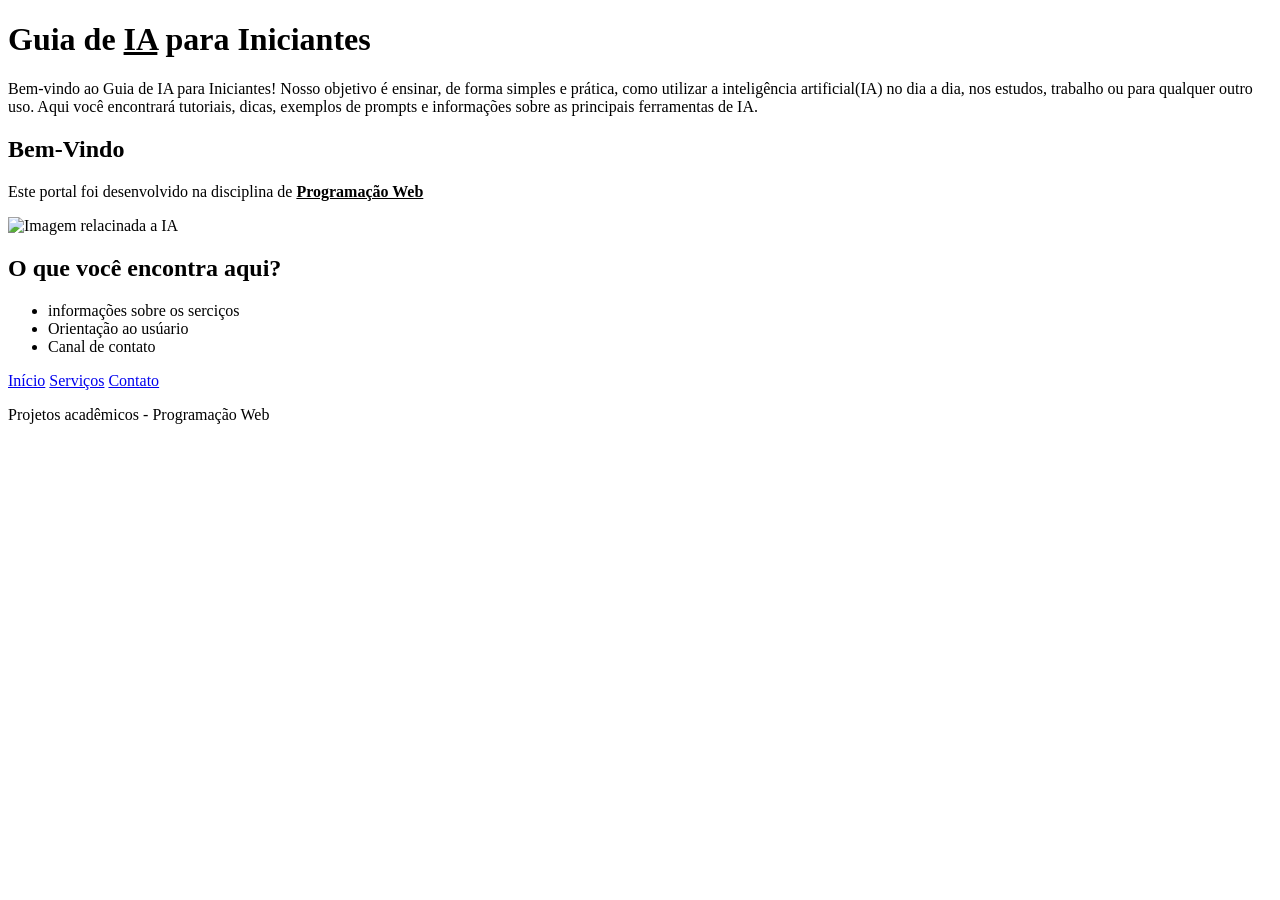
==== index.html @ 43528cb0 "Atualiza projeto" ====
<!DOCTYPE html>
<html lang="pt-BR">
<head>
    <meta charset="UTF-8">
    <meta name="viewport" content="width=device-width, initial-scale=1.0">
    <title>IA Fácil</title>
    <link rel="stylesheet" href="css/style.css">
    
</head>
<body>
    <header>
        <h1>Guia de <u>IA</u> para Iniciantes</h1>

        <p>Bem-vindo ao Guia de IA para Iniciantes!
            Nosso objetivo é ensinar, de forma 
            simples e prática, como utilizar a 
            inteligência artificial(IA) no dia a dia, 
            nos estudos, trabalho ou para qualquer outro uso. 
            Aqui você encontrará tutoriais, 
            dicas, exemplos de prompts e 
            informações sobre as principais 
            ferramentas de IA.
        </p>
    </header>

    

    <main>
        <section>
            <h2>Bem-Vindo</h2>
            <p>Este portal foi desenvolvido na disciplina
                de <b><u>Programação Web</u></b>
            </p>
            <img src = "../portal-servicos/img/portal.jpg" alt="Imagem relacinada a IA">
        </section>

        <section>
            <h2>O que você encontra aqui?</h2>
            <ul>
                <li>informações sobre os serciços</li>
                <li>Orientação ao usúario</li>
                <li>Canal de contato</li>
            </ul>

        </section>
    </main>

    <nav>
        <a href="index.html">Início</a> 
        <a href="servicos.html">Serviços</a>
        <a href="contato.html">Contato</a>
    </nav>

    <footer>
        <p>Projetos acadêmicos - Programação Web</p>
    </footer>

</body>
</html>
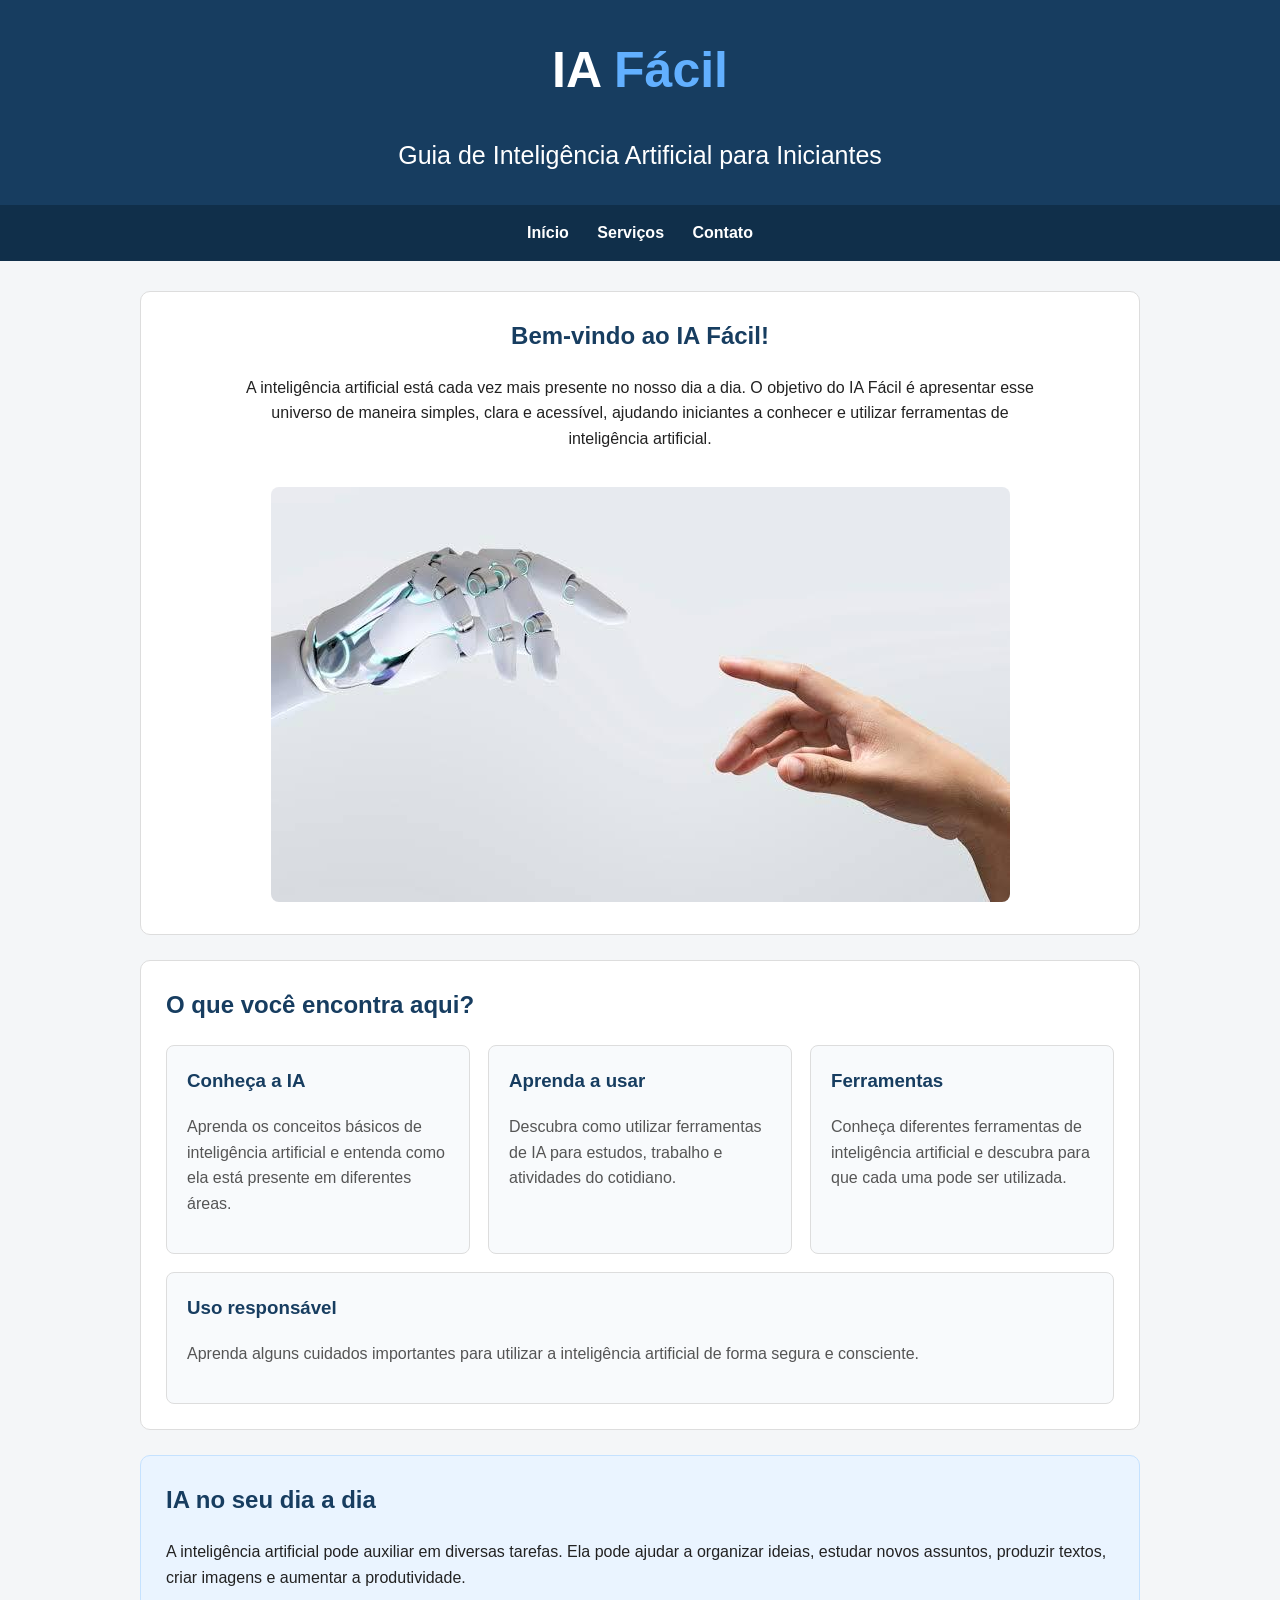
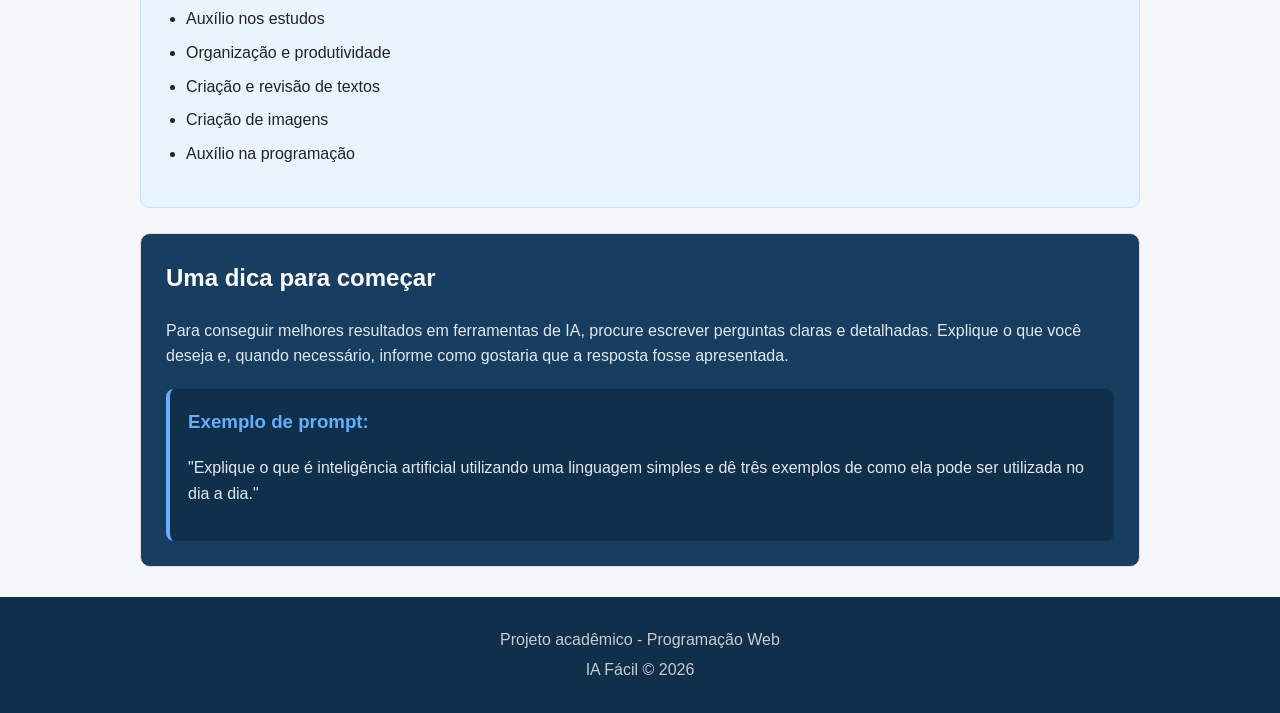
==== commit 689d3750: "att" ====
--- a/index.html
+++ b/index.html
@@ -1,59 +1,184 @@
 <!DOCTYPE html>
 <html lang="pt-BR">
+
 <head>
     <meta charset="UTF-8">
     <meta name="viewport" content="width=device-width, initial-scale=1.0">
-    <title>IA Fácil</title>
+
+    <title>IA Fácil - Guia de Inteligência Artificial</title>
+
     <link rel="stylesheet" href="css/style.css">
-    
 </head>
+
 <body>
+
     <header>
-        <h1>Guia de <u>IA</u> para Iniciantes</h1>
 
-        <p>Bem-vindo ao Guia de IA para Iniciantes!
-            Nosso objetivo é ensinar, de forma 
-            simples e prática, como utilizar a 
-            inteligência artificial(IA) no dia a dia, 
-            nos estudos, trabalho ou para qualquer outro uso. 
-            Aqui você encontrará tutoriais, 
-            dicas, exemplos de prompts e 
-            informações sobre as principais 
-            ferramentas de IA.
-        </p>
+        <div class="cabecalho">
+
+            <h1>IA <span>Fácil</span></h1>
+
+            <p>
+                Guia de Inteligência Artificial para Iniciantes
+            </p>
+
+        </div>
+
+        <nav>
+
+            <a href="index.html">Início</a>
+            <a href="servicos.html">Serviços</a>
+            <a href="contato.html">Contato</a>
+
+        </nav>
+
     </header>
 
-    
 
     <main>
-        <section>
-            <h2>Bem-Vindo</h2>
-            <p>Este portal foi desenvolvido na disciplina
-                de <b><u>Programação Web</u></b>
+
+        <section class="apresentacao">
+
+            <h2>Bem-vindo ao IA Fácil!</h2>
+
+            <p>
+                A inteligência artificial está cada vez mais presente
+                no nosso dia a dia. O objetivo do IA Fácil é apresentar
+                esse universo de maneira simples, clara e acessível,
+                ajudando iniciantes a conhecer e utilizar ferramentas
+                de inteligência artificial.
             </p>
-            <img src = "../portal-servicos/img/portal.jpg" alt="Imagem relacinada a IA">
+
+            <img src="img/portal.jpg"
+                alt="Imagem relacionada à inteligência artificial">
+
         </section>
 
+
         <section>
+
             <h2>O que você encontra aqui?</h2>
+
+            <div class="cards">
+
+                <article class="card">
+
+                    <h3>Conheça a IA</h3>
+
+                    <p>
+                        Aprenda os conceitos básicos de inteligência
+                        artificial e entenda como ela está presente
+                        em diferentes áreas.
+                    </p>
+
+                </article>
+
+
+                <article class="card">
+
+                    <h3>Aprenda a usar</h3>
+
+                    <p>
+                        Descubra como utilizar ferramentas de IA
+                        para estudos, trabalho e atividades do
+                        cotidiano.
+                    </p>
+
+                </article>
+
+
+                <article class="card">
+
+                    <h3>Ferramentas</h3>
+
+                    <p>
+                        Conheça diferentes ferramentas de inteligência
+                        artificial e descubra para que cada uma pode
+                        ser utilizada.
+                    </p>
+
+                </article>
+
+
+                <article class="card">
+
+                    <h3>Uso responsável</h3>
+
+                    <p>
+                        Aprenda alguns cuidados importantes para
+                        utilizar a inteligência artificial de forma
+                        segura e consciente.
+                    </p>
+
+                </article>
+
+            </div>
+
+        </section>
+
+
+        <section class="destaque">
+
+            <h2>IA no seu dia a dia</h2>
+
+            <p>
+                A inteligência artificial pode auxiliar em diversas
+                tarefas. Ela pode ajudar a organizar ideias, estudar
+                novos assuntos, produzir textos, criar imagens e
+                aumentar a produtividade.
+            </p>
+
             <ul>
-                <li>informações sobre os serciços</li>
-                <li>Orientação ao usúario</li>
-                <li>Canal de contato</li>
+                <li>Auxílio nos estudos</li>
+                <li>Organização e produtividade</li>
+                <li>Criação e revisão de textos</li>
+                <li>Criação de imagens</li>
+                <li>Auxílio na programação</li>
             </ul>
 
         </section>
+
+
+        <section class="prompts">
+
+            <h2>Uma dica para começar</h2>
+
+            <p>
+                Para conseguir melhores resultados em ferramentas
+                de IA, procure escrever perguntas claras e detalhadas.
+                Explique o que você deseja e, quando necessário,
+                informe como gostaria que a resposta fosse apresentada.
+            </p>
+
+            <div class="exemplo">
+
+                <h3>Exemplo de prompt:</h3>
+
+                <p>
+                    "Explique o que é inteligência artificial utilizando
+                    uma linguagem simples e dê três exemplos de como
+                    ela pode ser utilizada no dia a dia."
+                </p>
+
+            </div>
+
+        </section>
+
     </main>
 
-    <nav>
-        <a href="index.html">Início</a> 
-        <a href="servicos.html">Serviços</a>
-        <a href="contato.html">Contato</a>
-    </nav>
 
     <footer>
-        <p>Projetos acadêmicos - Programação Web</p>
+
+        <p>
+            Projeto acadêmico - Programação Web
+        </p>
+
+        <p>
+            IA Fácil &copy; 2026
+        </p>
+
     </footer>
 
 </body>
+
 </html>
--- a/css/style.css
+++ b/css/style.css
@@ -0,0 +1,263 @@
+/* Configurações gerais */
+
+body {
+    font-family: Arial, sans-serif;
+
+    margin: 0;
+
+    background-color: #f4f6f8;
+
+    color: #222222;
+
+    line-height: 1.6;
+}
+
+
+/* Cabeçalho */
+
+header {
+    background-color: #173d60;
+
+    color: white;
+
+    text-align: center;
+}
+
+.cabecalho {
+    padding: 30px 20px;
+}
+
+.cabecalho h1 {
+    margin: 0;
+
+    font-size: 50px;
+}
+
+.cabecalho h1 span {
+    color: #62b0ff;
+}
+
+.cabecalho p {
+    margin-bottom: 0;
+
+    font-size: 25px;
+}
+
+
+/* Menu */
+
+nav {
+    background-color: #102f4a;
+
+    padding: 15px;
+}
+
+nav a {
+    color: white;
+
+    text-decoration: none;
+
+    font-weight: bold;
+
+    margin: 0 12px;
+}
+
+nav a:hover {
+    color: #62b0ff;
+}
+
+
+/* Conteúdo principal */
+
+main {
+    width: 90%;
+
+    max-width: 1000px;
+
+    margin: 30px auto;
+}
+
+
+/* Seções */
+
+section {
+    background-color: white;
+
+    padding: 25px;
+
+    margin-bottom: 25px;
+
+    border: 1px solid #dddddd;
+
+    border-radius: 10px;
+}
+
+section h2 {
+    color: #173d60;
+
+    margin-top: 0;
+}
+
+
+/* Apresentação */
+
+.apresentacao {
+    text-align: center;
+}
+
+.apresentacao p {
+    max-width: 800px;
+
+    margin: 0 auto 20px;
+}
+
+.apresentacao img {
+    max-width: 100%;
+
+    height: auto;
+
+    border-radius: 8px;
+
+    margin-top: 15px;
+}
+
+
+/* Cards */
+
+.cards {
+    display: flex;
+
+    flex-wrap: wrap;
+
+    gap: 18px;
+}
+
+.card {
+    flex: 1;
+
+    min-width: 200px;
+
+    padding: 20px;
+
+    border: 1px solid #dddddd;
+
+    border-radius: 8px;
+
+    background-color: #f8fafc;
+}
+
+.card h3 {
+    color: #173d60;
+
+    margin-top: 0;
+}
+
+.card p {
+    color: #555555;
+}
+
+.card:hover {
+    border-color: #62b0ff;
+
+    box-shadow: 0 3px 8px #dddddd;
+}
+
+
+/* Seção de destaque */
+
+.destaque {
+    background-color: #eaf4ff;
+
+    border-color: #c5e2ff;
+}
+
+.destaque ul {
+    padding-left: 20px;
+}
+
+.destaque li {
+    margin-bottom: 8px;
+}
+
+
+/* Seção de prompts */
+
+.prompts {
+    background-color: #173d60;
+
+    color: white;
+}
+
+.prompts h2 {
+    color: white;
+}
+
+.prompts p {
+    color: #e2e8f0;
+}
+
+.exemplo {
+    background-color: #102f4a;
+
+    padding: 18px;
+
+    margin-top: 20px;
+
+    border-radius: 8px;
+
+    border-left: 4px solid #62b0ff;
+}
+
+.exemplo h3 {
+    color: #62b0ff;
+
+    margin-top: 0;
+}
+
+
+/* Rodapé */
+
+footer {
+    background-color: #102f4a;
+
+    color: #cccccc;
+
+    text-align: center;
+
+    padding: 25px;
+
+    margin-top: 30px;
+}
+
+footer p {
+    margin: 5px;
+}
+
+
+/* Responsividade */
+
+@media (max-width: 600px) {
+
+    .cabecalho h1 {
+        font-size: 30px;
+    }
+
+    nav a {
+        display: block;
+
+        margin: 8px;
+    }
+
+    main {
+        width: 90%;
+    }
+
+    .cards {
+        flex-direction: column;
+    }
+
+    section {
+        padding: 20px;
+    }
+
+}
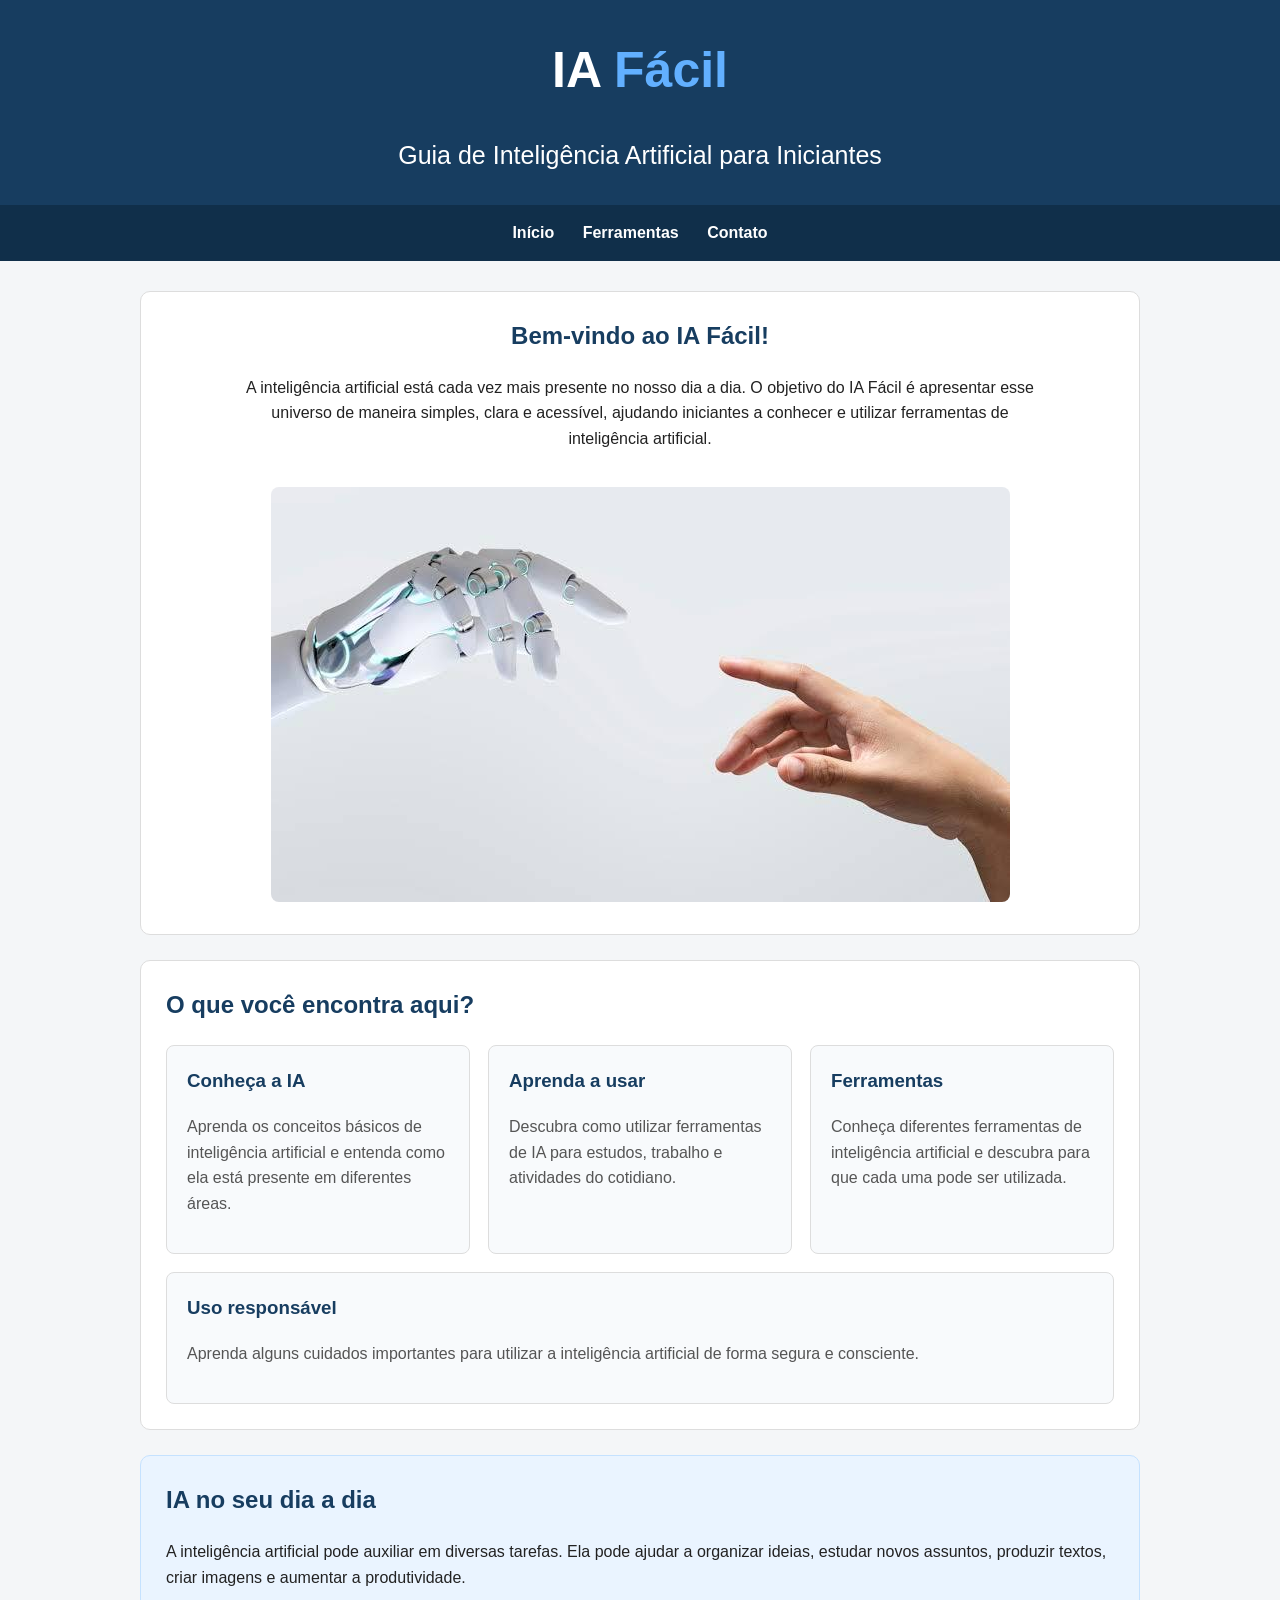
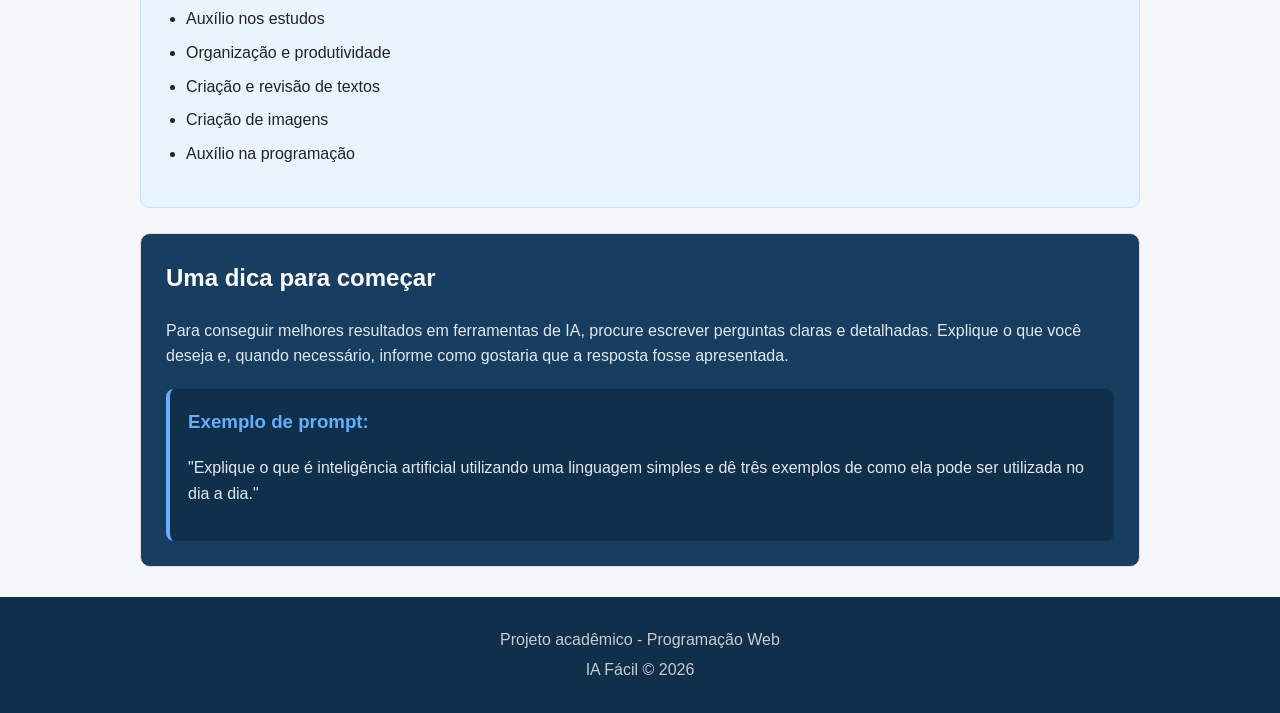
==== commit d2838c87: "att" ====
--- a/index.html
+++ b/index.html
@@ -16,7 +16,7 @@
 
         <div class="cabecalho">
 
-            <h1>IA <span>Fácil</span></h1>
+            <h1><a href="index.html">IA <span>Fácil</span></a></h1>
 
             <p>
                 Guia de Inteligência Artificial para Iniciantes
@@ -27,7 +27,7 @@
         <nav>
 
             <a href="index.html">Início</a>
-            <a href="servicos.html">Serviços</a>
+            <a href="servicos.html">Ferramentas</a>
             <a href="contato.html">Contato</a>
 
         </nav>
@@ -50,7 +50,7 @@
             </p>
 
             <img src="img/portal.jpg"
-                alt="Imagem relacionada à inteligência artificial">
+                alt="Mão robótica e mão humana se aproximando, representando a conexão entre inteligência artificial e pessoas">
 
         </section>
 
--- a/css/style.css
+++ b/css/style.css
@@ -37,6 +37,12 @@
     color: #62b0ff;
 }
 
+.cabecalho h1 a {
+    color: inherit;
+
+    text-decoration: none;
+}
+
 .cabecalho p {
     margin-bottom: 0;
 
